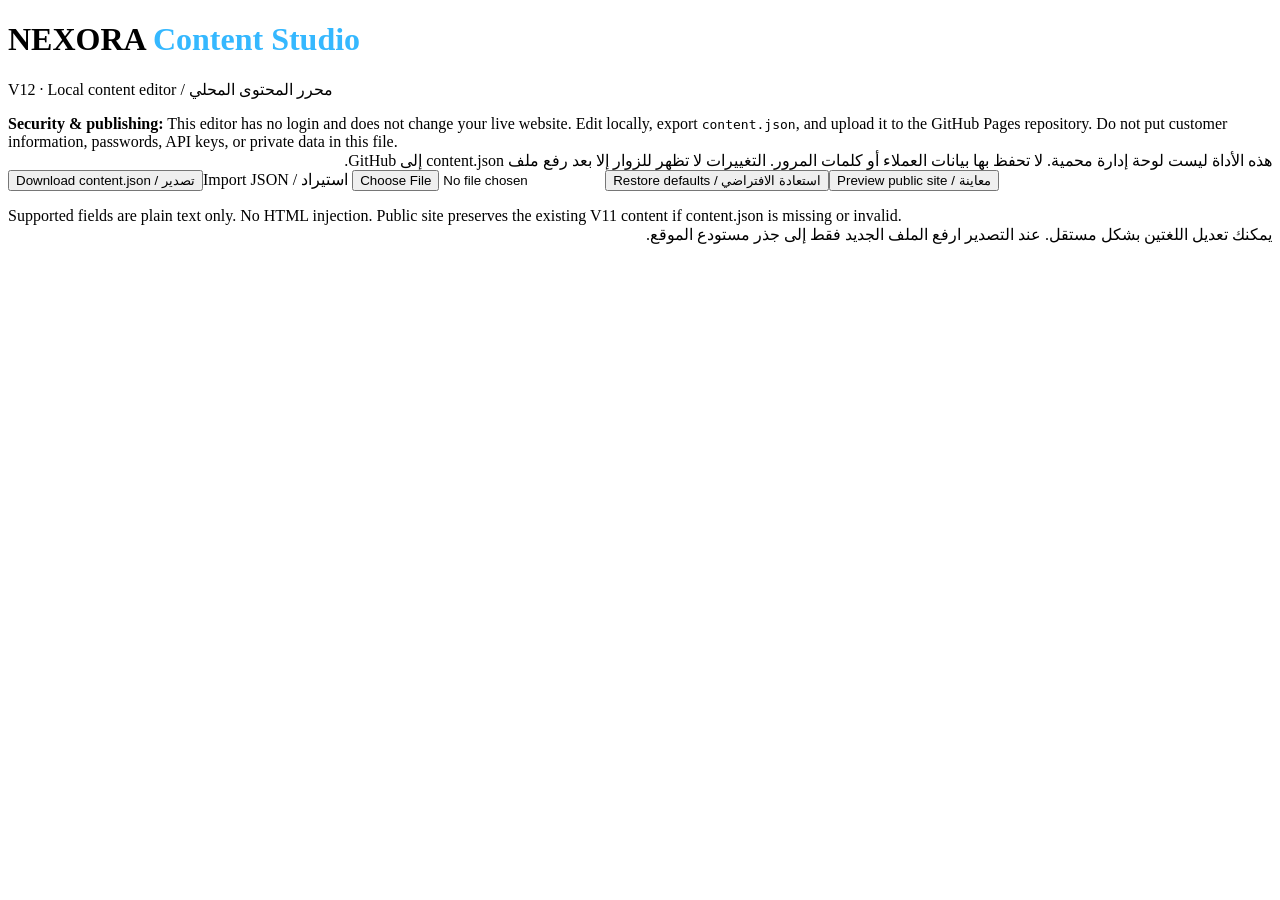
==== admin.html @ 88ba55db "Add files via upload" ====
<!doctype html><html lang="en" dir="ltr"><head><meta charset="utf-8"><meta name="viewport" content="width=device-width,initial-scale=1"><title>NEXORA Content Studio — Local editor</title><link rel="stylesheet" href="css/admin.css"></head><body><header><h1>NEXORA <span style="color:#35b8ff">Content Studio</span></h1><p>V12 · Local content editor / محرر المحتوى المحلي</p></header><main><div class="notice"><strong>Security & publishing:</strong> This editor has no login and does not change your live website. Edit locally, export <code>content.json</code>, and upload it to the GitHub Pages repository. Do not put customer information, passwords, API keys, or private data in this file.<div lang="ar" dir="rtl">هذه الأداة ليست لوحة إدارة محمية. لا تحفظ بها بيانات العملاء أو كلمات المرور. التغييرات لا تظهر للزوار إلا بعد رفع ملف content.json إلى GitHub.</div></div><div class="toolbar"><button class="primary" id="export">Download content.json / تصدير</button><label class="filelabel">Import JSON / استيراد <input type="file" id="import" accept=".json,application/json"></label><button id="reset">Restore defaults / استعادة الافتراضي</button><button id="preview">Preview public site / معاينة</button></div><div id="fields"></div><p id="status" role="status" aria-live="polite"></p><footer>Supported fields are plain text only. No HTML injection. Public site preserves the existing V11 content if content.json is missing or invalid.<div dir="rtl">يمكنك تعديل اللغتين بشكل مستقل. عند التصدير ارفع الملف الجديد فقط إلى جذر مستودع الموقع.</div></footer></main><script src="js/admin.js" defer></script></body></html>
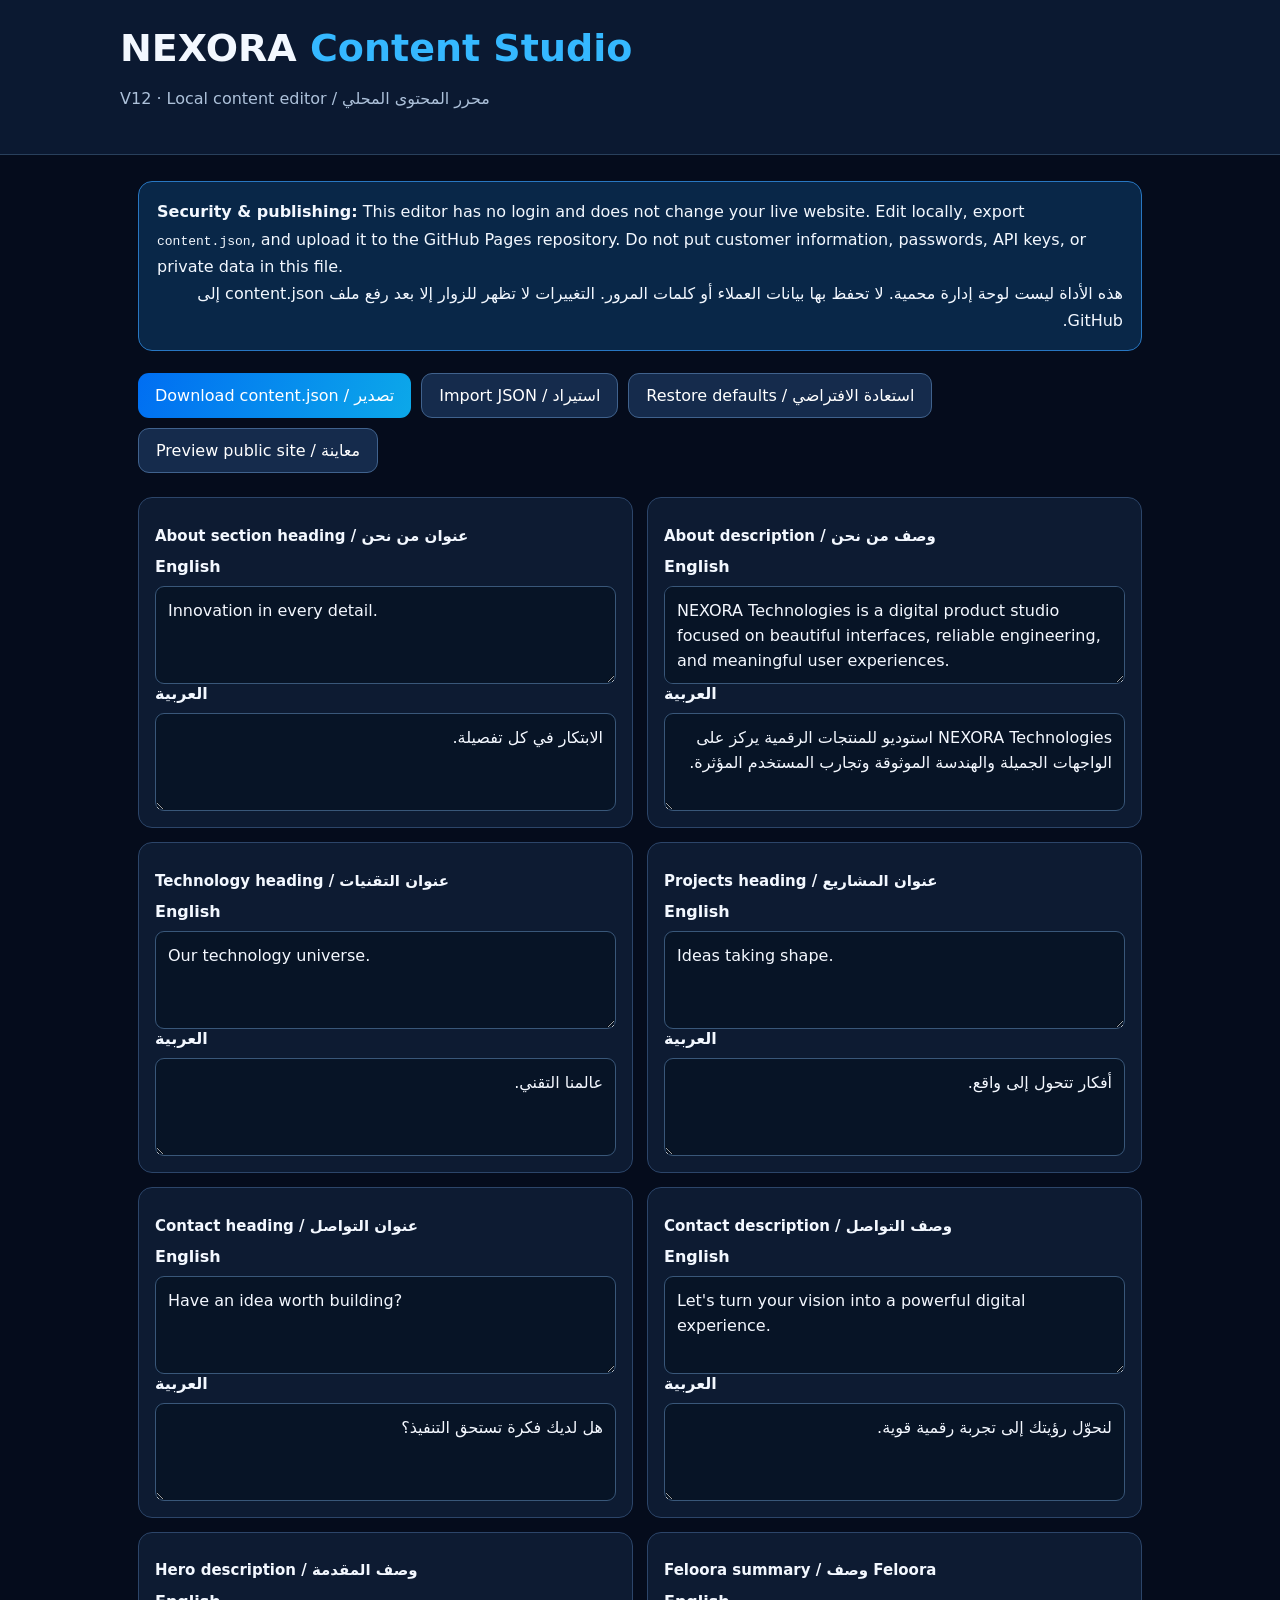
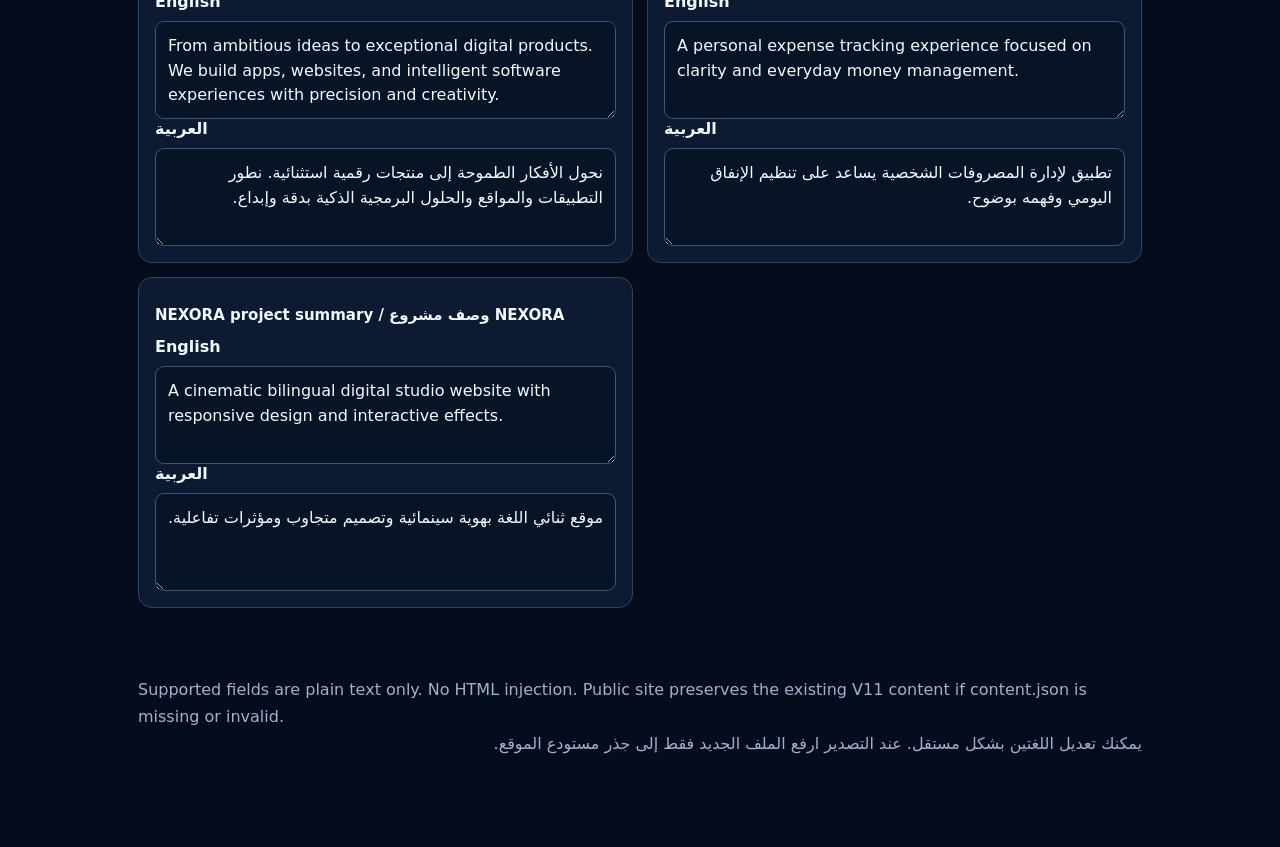
==== commit 470635c3: "Add files via upload" ====
--- a/admin.html
+++ b/admin.html
@@ -1 +1 @@
-<!doctype html><html lang="en" dir="ltr"><head><meta charset="utf-8"><meta name="viewport" content="width=device-width,initial-scale=1"><title>NEXORA Content Studio — Local editor</title><link rel="stylesheet" href="css/admin.css"></head><body><header><h1>NEXORA <span style="color:#35b8ff">Content Studio</span></h1><p>V12 · Local content editor / محرر المحتوى المحلي</p></header><main><div class="notice"><strong>Security & publishing:</strong> This editor has no login and does not change your live website. Edit locally, export <code>content.json</code>, and upload it to the GitHub Pages repository. Do not put customer information, passwords, API keys, or private data in this file.<div lang="ar" dir="rtl">هذه الأداة ليست لوحة إدارة محمية. لا تحفظ بها بيانات العملاء أو كلمات المرور. التغييرات لا تظهر للزوار إلا بعد رفع ملف content.json إلى GitHub.</div></div><div class="toolbar"><button class="primary" id="export">Download content.json / تصدير</button><label class="filelabel">Import JSON / استيراد <input type="file" id="import" accept=".json,application/json"></label><button id="reset">Restore defaults / استعادة الافتراضي</button><button id="preview">Preview public site / معاينة</button></div><div id="fields"></div><p id="status" role="status" aria-live="polite"></p><footer>Supported fields are plain text only. No HTML injection. Public site preserves the existing V11 content if content.json is missing or invalid.<div dir="rtl">يمكنك تعديل اللغتين بشكل مستقل. عند التصدير ارفع الملف الجديد فقط إلى جذر مستودع الموقع.</div></footer></main><script src="js/admin.js" defer></script></body></html>+<!doctype html><html lang="en" dir="ltr"><head><meta name="robots" content="noindex,nofollow"><meta charset="utf-8"><meta name="viewport" content="width=device-width,initial-scale=1"><title>NEXORA Content Studio — Local editor</title><link rel="stylesheet" href="css/admin.css"></head><body><header><h1>NEXORA <span style="color:#35b8ff">Content Studio</span></h1><p>V12 · Local content editor / محرر المحتوى المحلي</p></header><main><div class="notice"><strong>Security & publishing:</strong> This editor has no login and does not change your live website. Edit locally, export <code>content.json</code>, and upload it to the GitHub Pages repository. Do not put customer information, passwords, API keys, or private data in this file.<div lang="ar" dir="rtl">هذه الأداة ليست لوحة إدارة محمية. لا تحفظ بها بيانات العملاء أو كلمات المرور. التغييرات لا تظهر للزوار إلا بعد رفع ملف content.json إلى GitHub.</div></div><div class="toolbar"><button class="primary" id="export">Download content.json / تصدير</button><label class="filelabel">Import JSON / استيراد <input type="file" id="import" accept=".json,application/json"></label><button id="reset">Restore defaults / استعادة الافتراضي</button><button id="preview">Preview public site / معاينة</button></div><div id="fields"></div><p id="status" role="status" aria-live="polite"></p><footer>Supported fields are plain text only. No HTML injection. Public site preserves the existing V11 content if content.json is missing or invalid.<div dir="rtl">يمكنك تعديل اللغتين بشكل مستقل. عند التصدير ارفع الملف الجديد فقط إلى جذر مستودع الموقع.</div></footer></main><script src="js/admin.js" defer></script></body></html>
--- a/css/admin.css
+++ b/css/admin.css
@@ -0,0 +1 @@
+:root{color-scheme:dark}*{box-sizing:border-box}body{font-family:system-ui,'Segoe UI',Tahoma,Arial,sans-serif;margin:0;background:#050c1c;color:#f3f8ff}header{padding:26px max(18px,calc((100vw - 1040px)/2));border-bottom:1px solid #29405c;background:#0b1931}h1{margin:0;font-size:clamp(24px,4vw,38px)}header p{color:#adc1da;max-width:760px;line-height:1.65}main{max-width:1040px;margin:auto;padding:26px 18px 90px}.notice{border:1px solid #2877c2;background:#092748;padding:16px 18px;border-radius:14px;line-height:1.7;margin-bottom:22px}.toolbar{display:flex;flex-wrap:wrap;gap:10px;margin-bottom:24px}button,.filelabel{background:#152b4c;border:1px solid #40628d;border-radius:11px;color:white;padding:12px 17px;font:inherit;cursor:pointer;display:inline-flex;align-items:center}button.primary{background:linear-gradient(110deg,#006ef2,#0ca8e9);border:0}button:focus-visible,.filelabel:focus-within,textarea:focus-visible{outline:3px solid #5ac8ff;outline-offset:2px}.filelabel input{position:absolute;width:1px;height:1px;opacity:0}#fields{display:grid;grid-template-columns:repeat(2,minmax(0,1fr));gap:14px}.field{background:#0d1b32;border:1px solid #2c4569;padding:16px;border-radius:14px;min-width:0}.field label{display:block;font-weight:650;margin-bottom:10px}.field textarea{display:block;width:100%;min-height:98px;resize:vertical;background:#071426;border:1px solid #395779;border-radius:9px;color:#f4f8ff;font:inherit;padding:12px;line-height:1.55}.field textarea[dir=rtl]{text-align:right}.field small{color:#a7bbd4}#status{margin-top:16px;color:#a6e6ff;min-height:24px}footer{color:#9eb2ce;margin-top:28px;line-height:1.7}@media(max-width:720px){#fields{grid-template-columns:1fr}header{padding:22px 18px}}
